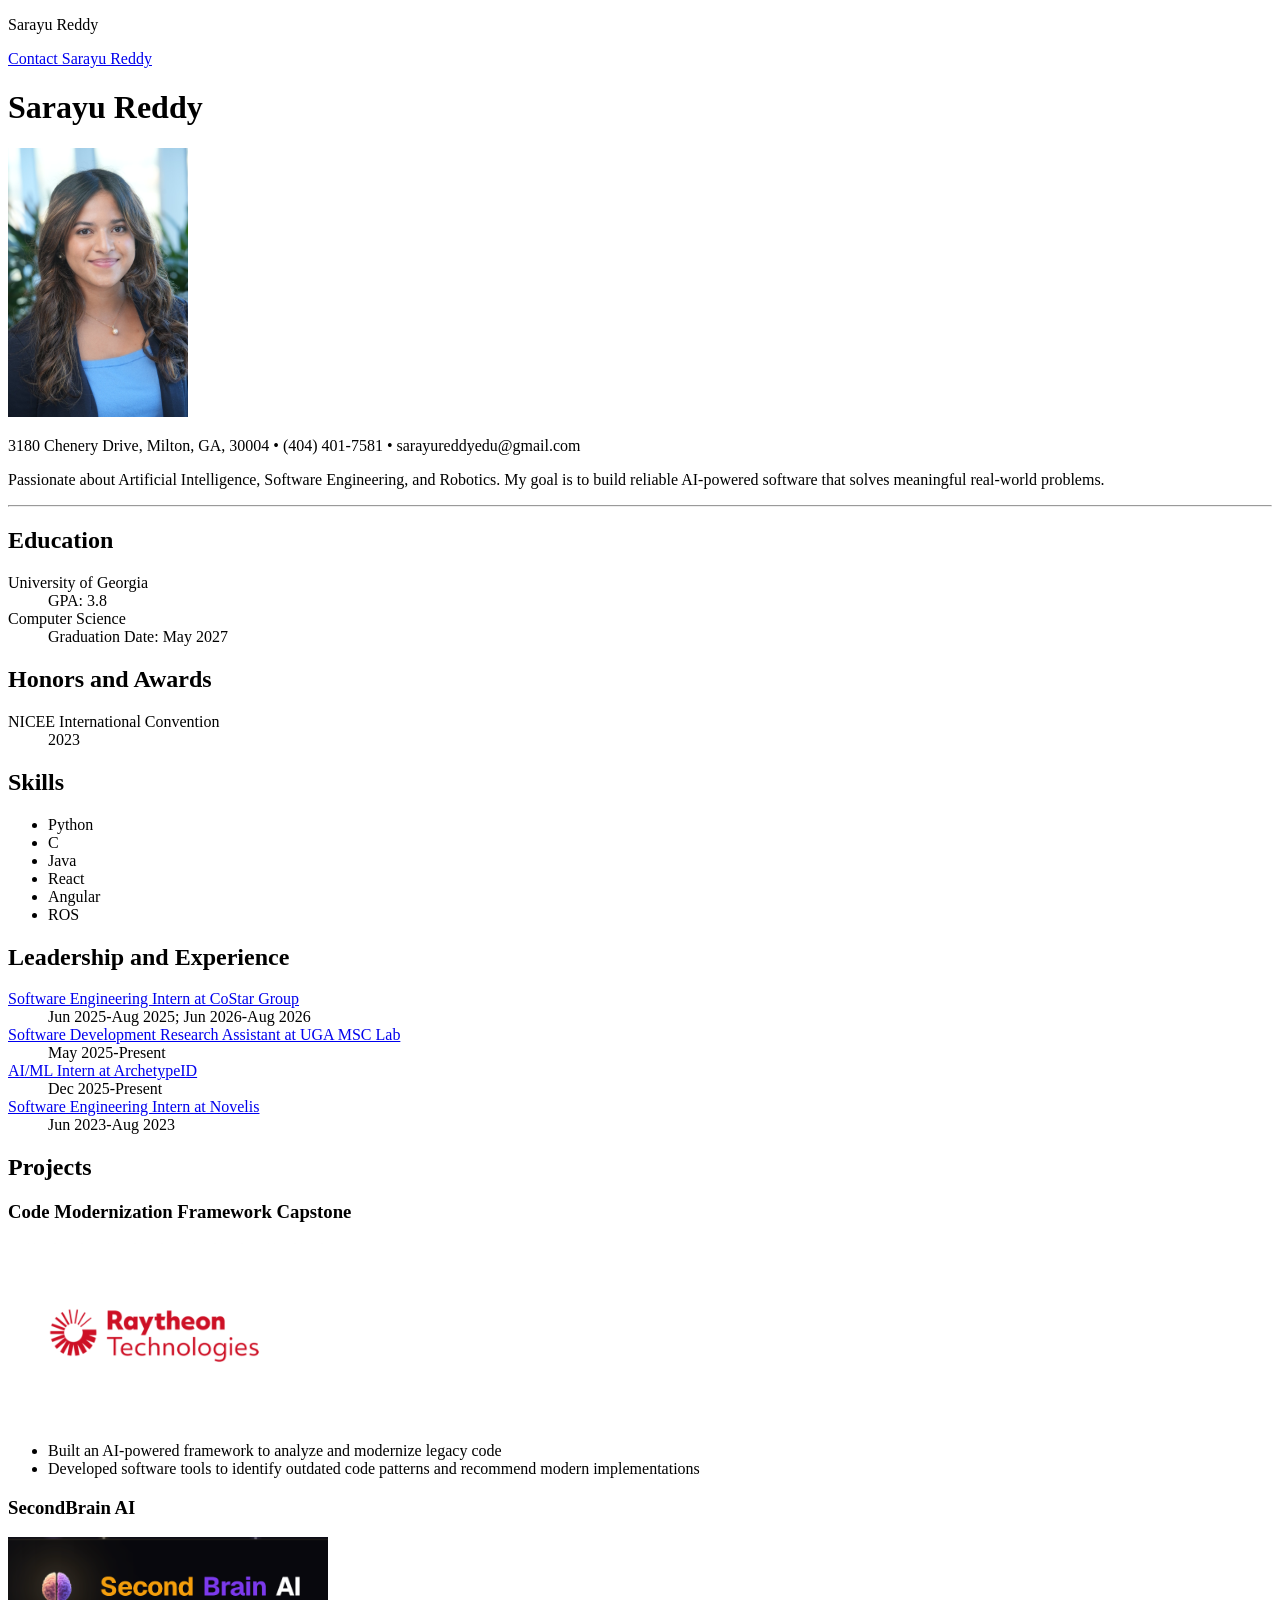
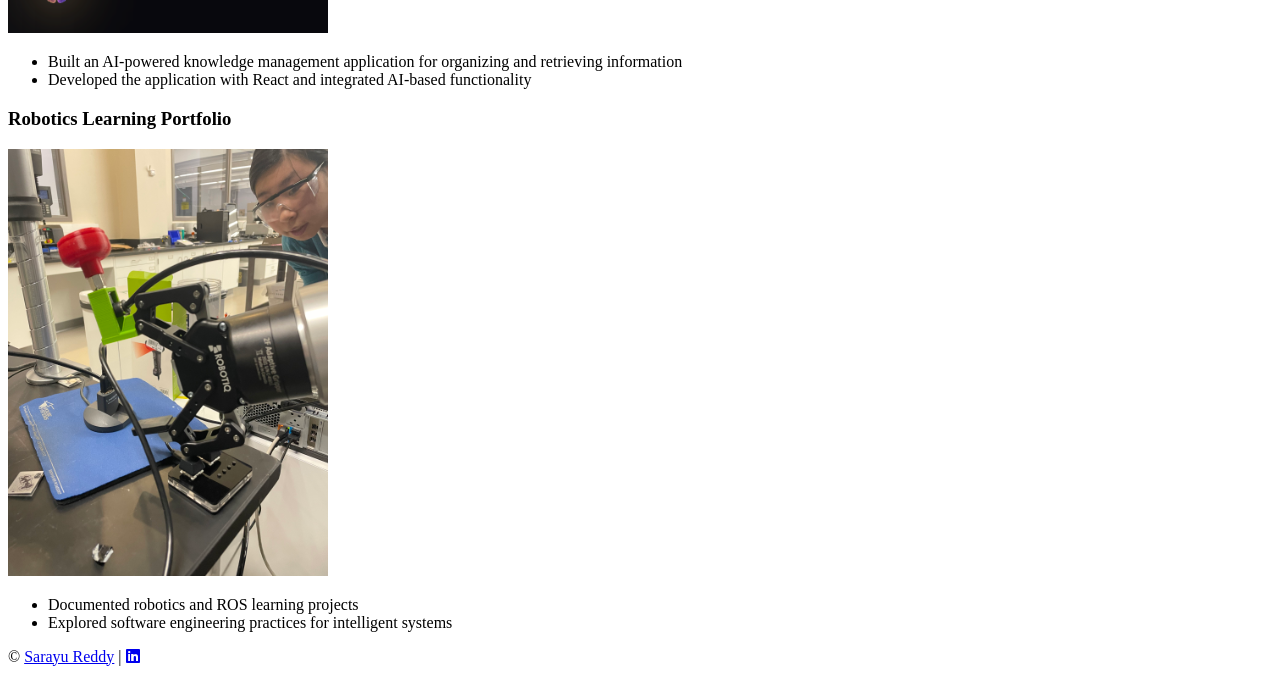
==== index.html @ 6e57f047 "Publish resume website" ====
<!doctype html>
<html lang="en">
<head>
  <meta charset="utf-8">
  <meta name="viewport" content="width=device-width, initial-scale=1">
  <title>Sarayu Reddy</title>
  <link rel="stylesheet" href="https://cdnjs.cloudflare.com/ajax/libs/font-awesome/6.5.2/css/all.min.css">
</head>
<body>
  <nav aria-label="Main navigation">
    <p>Sarayu Reddy</p>
    <p><a href="contact.html">Contact Sarayu Reddy</a></p>
  </nav>

  <main>
    <h1>Sarayu Reddy</h1>
    <img src="images/headshot.jpg" alt="Headshot of Sarayu Reddy" width="180">
    <p>3180 Chenery Drive, Milton, GA, 30004 &bull; (404) 401-7581 &bull; sarayureddyedu@gmail.com</p>
    <p>Passionate about Artificial Intelligence, Software Engineering, and Robotics. My goal is to build reliable AI-powered software that solves meaningful real-world problems.</p>

    <hr>

    <section>
      <h2>Education</h2>
      <dl>
        <dt>University of Georgia</dt>
        <dd>GPA: 3.8</dd>
        <dt>Computer Science</dt>
        <dd>Graduation Date: May 2027</dd>
      </dl>
    </section>

    <section>
      <h2>Honors and Awards</h2>
      <dl>
        <dt>NICEE International Convention</dt>
        <dd>2023</dd>
      </dl>
    </section>

    <section>
      <h2>Skills</h2>
      <ul>
        <li>Python</li>
        <li>C</li>
        <li>Java</li>
        <li>React</li>
        <li>Angular</li>
        <li>ROS</li>
      </ul>
    </section>

    <section>
      <h2>Leadership and Experience</h2>
      <dl>
        <dt><a href="https://www.costargroup.com/">Software Engineering Intern at CoStar Group</a></dt>
        <dd>Jun 2025-Aug 2025; Jun 2026-Aug 2026</dd>
        <dt><a href="https://github.com/ORNL-Real-Sim/FIXS">Software Development Research Assistant at UGA MSC Lab</a></dt>
        <dd>May 2025-Present</dd>
        <dt><a href="https://archetypeid.com">AI/ML Intern at ArchetypeID</a></dt>
        <dd>Dec 2025-Present</dd>
        <dt><a href="https://novelis.io/novelis-research-lab/">Software Engineering Intern at Novelis</a></dt>
        <dd>Jun 2023-Aug 2023</dd>
      </dl>
    </section>

    <section>
      <h2>Projects</h2>
      <div>
        <h3>Code Modernization Framework Capstone</h3>
        <img src="images/code-modernization-raytheon.png" alt="Raytheon logo representing the Code Modernization Framework Capstone" width="320">
        <ul>
          <li>Built an AI-powered framework to analyze and modernize legacy code</li>
          <li>Developed software tools to identify outdated code patterns and recommend modern implementations</li>
        </ul>
      </div>
      <div>
        <h3>SecondBrain AI</h3>
        <img src="images/secondbrain-ai.png" alt="Screenshot of the SecondBrain AI application" width="320">
        <ul>
          <li>Built an AI-powered knowledge management application for organizing and retrieving information</li>
          <li>Developed the application with React and integrated AI-based functionality</li>
        </ul>
      </div>
      <div>
        <h3>Robotics Learning Portfolio</h3>
        <img src="images/novelis-project.jpeg" alt="Novelis project photo for the robotics learning portfolio" width="320">
        <ul>
          <li>Documented robotics and ROS learning projects</li>
          <li>Explored software engineering practices for intelligent systems</li>
        </ul>
      </div>
    </section>
  </main>

  <footer>
    <p>&copy; <a href="contact.html">Sarayu Reddy</a> | <a href="https://www.linkedin.com/in/sarayu-reddyy" target="_blank" rel="noopener noreferrer" aria-label="Sarayu Reddy on LinkedIn"><i class="fa-brands fa-linkedin" aria-hidden="true"></i></a></p>
  </footer>
</body>
</html>
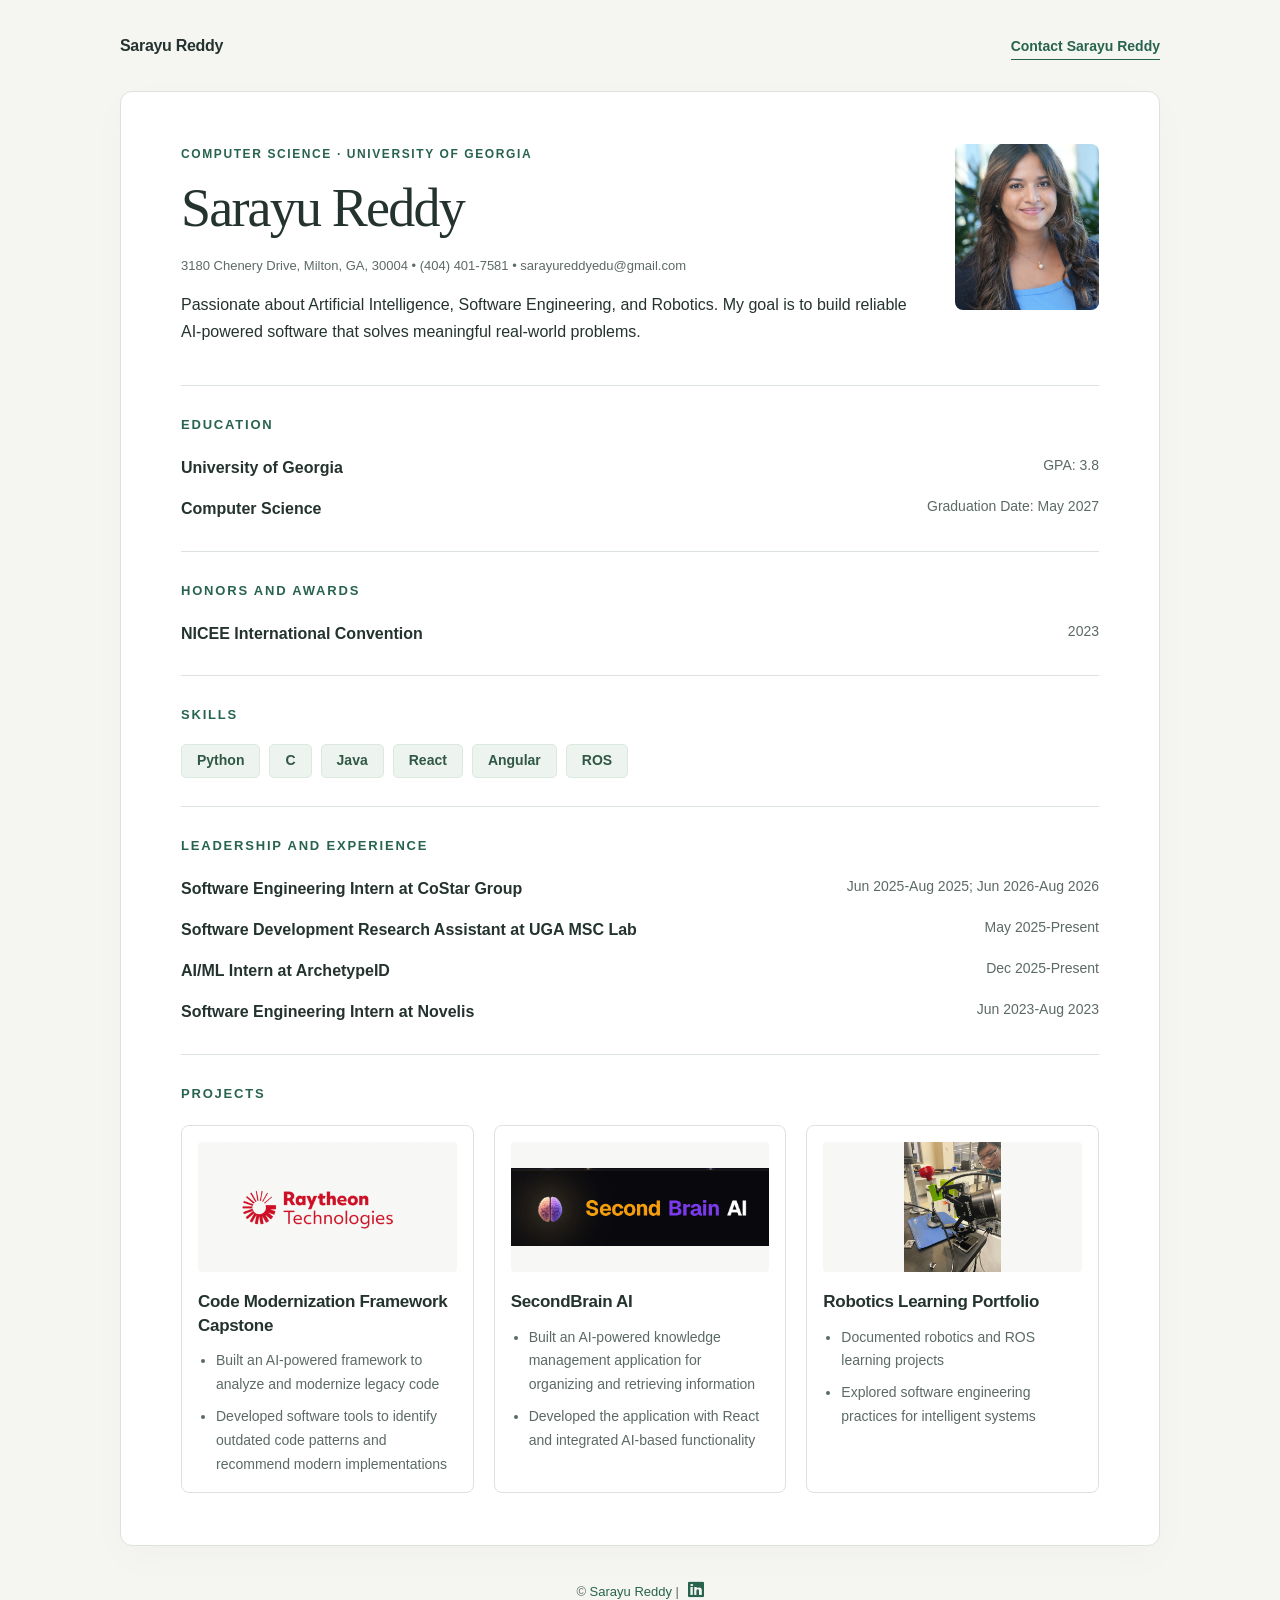
==== commit 69e7fe3e: "Improve CV typography, layout, and responsive styling" ====
--- a/index.html
+++ b/index.html
@@ -4,6 +4,7 @@
   <meta charset="utf-8">
   <meta name="viewport" content="width=device-width, initial-scale=1">
   <title>Sarayu Reddy</title>
+  <link rel="stylesheet" href="styles.css">
   <link rel="stylesheet" href="https://cdnjs.cloudflare.com/ajax/libs/font-awesome/6.5.2/css/all.min.css">
 </head>
 <body>
@@ -13,11 +14,14 @@
   </nav>
 
   <main>
+    <header class="profile">
+    <p class="eyebrow">Computer Science · University of Georgia</p>
     <h1>Sarayu Reddy</h1>
     <img src="images/headshot.jpg" alt="Headshot of Sarayu Reddy" width="180">
     <p>3180 Chenery Drive, Milton, GA, 30004 &bull; (404) 401-7581 &bull; sarayureddyedu@gmail.com</p>
     <p>Passionate about Artificial Intelligence, Software Engineering, and Robotics. My goal is to build reliable AI-powered software that solves meaningful real-world problems.</p>
 
+    </header>
     <hr>
 
     <section>
--- a/styles.css
+++ b/styles.css
@@ -0,0 +1,75 @@
+:root { color-scheme: light; --ink: #24332f; --muted: #5c6a64; --accent: #28634f; --line: #dce3dd; }
+* { box-sizing: border-box; }
+body { margin: 0; background: #f5f6f2; color: var(--ink); font-family: "Segoe UI", Arial, sans-serif; font-size: 16px; line-height: 1.7; }
+a { color: var(--accent); text-underline-offset: 4px; }
+a:hover { color: #153d2f; }
+a:focus-visible, button:focus-visible, input:focus-visible, textarea:focus-visible { outline: 3px solid #438d73; outline-offset: 4px; }
+nav, main, footer { width: min(1040px, calc(100% - 48px)); margin-inline: auto; }
+nav { display: flex; justify-content: space-between; align-items: center; gap: 20px; padding: 16px 0; }
+nav p:first-child { font-weight: 700; letter-spacing: -.3px; }
+nav a { font-size: 14px; font-weight: 600; text-decoration: none; border-bottom: 1px solid var(--accent); padding-bottom: 5px; }
+main { background: #fff; padding: 52px 60px; border: 1px solid var(--line); border-radius: 12px; box-shadow: 0 12px 40px #233b2c06; }
+.profile { display: grid; grid-template-columns: 1fr 144px; column-gap: 40px; align-items: start; }
+.eyebrow { color: var(--accent); font-size: 12px; font-weight: 700; text-transform: uppercase; letter-spacing: 1.6px; margin: 0 0 12px; }
+.profile .eyebrow, .profile h1, .profile p { grid-column: 1; }
+h1 { font-family: Georgia, "Times New Roman", serif; font-size: clamp(36px, 5vw, 54px); font-weight: 400; line-height: 1.15; letter-spacing: -1.8px; margin: 0 0 16px; }
+.profile > img { grid-column: 2; grid-row: 1 / 5; width: 144px; height: 166px; object-fit: cover; border-radius: 8px; }
+.profile p:not(.eyebrow) { margin: 0 0 14px; }
+.profile h1 + img + p, .contact-page > h1 + p { color: var(--muted); font-size: 13px; overflow-wrap: anywhere; }
+hr { border: 0; border-top: 1px solid var(--line); margin: 26px 0 0; }
+section { padding: 28px 0; border-bottom: 1px solid var(--line); }
+section:last-child { border-bottom: 0; padding-bottom: 0; }
+h2 { font-size: 13px; text-transform: uppercase; letter-spacing: 1.8px; color: var(--accent); margin: 0 0 18px; }
+dl { margin: 0; display: grid; grid-template-columns: minmax(0, 1fr) auto; gap: 14px 24px; }
+dt { font-weight: 600; }
+dt a { color: var(--ink); text-decoration: none; }
+dt a:hover { text-decoration: underline; color: var(--accent); }
+dd { margin: 0; color: var(--muted); font-size: 14px; text-align: right; }
+section > ul { display: flex; flex-wrap: wrap; gap: 9px; list-style: none; padding: 0; margin: 0; }
+section > ul li { background: #edf3ee; color: #315846; border: 1px solid #dce9de; border-radius: 5px; padding: 4px 15px; font-size: 14px; font-weight: 600; }
+section:has(> div) { display: grid; grid-template-columns: repeat(3, minmax(0, 1fr)); gap: 20px; }
+section:has(> div) h2 { grid-column: 1 / -1; margin-bottom: 0; }
+section > div { display: flex; flex-direction: column; padding: 16px; border: 1px solid var(--line); border-radius: 8px; }
+h3 { font-size: 17px; line-height: 1.4; margin: 18px 0 8px; letter-spacing: -.3px; }
+section > div img { order: -1; width: 100%; height: 130px; object-fit: contain; background: #f7f8f5; border-radius: 4px; }
+section > div ul { color: var(--muted); font-size: 14px; margin: 4px 0 0; padding-left: 18px; }
+section > div li + li { margin-top: 8px; }
+footer { text-align: center; font-size: 13px; color: var(--muted); padding: 22px 0; }
+footer a { text-decoration: none; }
+footer i { font-size: 18px; margin-left: 5px; }
+.contact-page { max-width: 740px; }
+form p { margin: 0 0 20px; }
+label { display: block; font-size: 14px; font-weight: 600; margin-bottom: 7px; }
+input, textarea { width: 100%; padding: 12px 14px; border: 1px solid #bccbc1; border-radius: 6px; background: #fcfdfb; color: var(--ink); font: inherit; }
+textarea { resize: vertical; }
+button { background: var(--accent); color: #fff; border: 0; border-radius: 6px; font: inherit; font-weight: 600; padding: 12px 25px; cursor: pointer; }
+button:hover { background: #194936; }
+@media (max-width: 760px) {
+  main { padding: 32px 28px; }
+  .profile { grid-template-columns: 1fr 100px; gap: 0 20px; }
+  .profile > img { width: 100px; height: 122px; grid-row: 1 / 3; }
+  .profile p:not(.eyebrow) { grid-column: 1 / -1; }
+  dl { grid-template-columns: 1fr; gap: 3px; }
+  dd { text-align: left; margin-bottom: 14px; }
+  dd:last-child { margin-bottom: 0; }
+  section:has(> div) { grid-template-columns: 1fr; }
+  section > div img { height: 190px; }
+}
+@media (max-width: 420px) {
+  nav, main, footer { width: calc(100% - 28px); }
+  main { padding: 26px 20px; }
+  nav { gap: 12px; }
+  nav a { font-size: 12px; }
+  .profile { grid-template-columns: 1fr 76px; gap: 0 14px; }
+  .profile > img { width: 76px; height: 96px; }
+  .eyebrow { font-size: 10px; letter-spacing: 1px; }
+}
+@media print {
+  body { background: #fff; font-size: 11px; }
+  nav, footer { display: none; }
+  main { width: 100%; padding: 0; border: 0; box-shadow: none; }
+  section { padding: 16px 0; break-inside: avoid; }
+  h1 { font-size: 32px; }
+  section:has(> div) { gap: 10px; }
+  section > div img { height: 80px; }
+}
